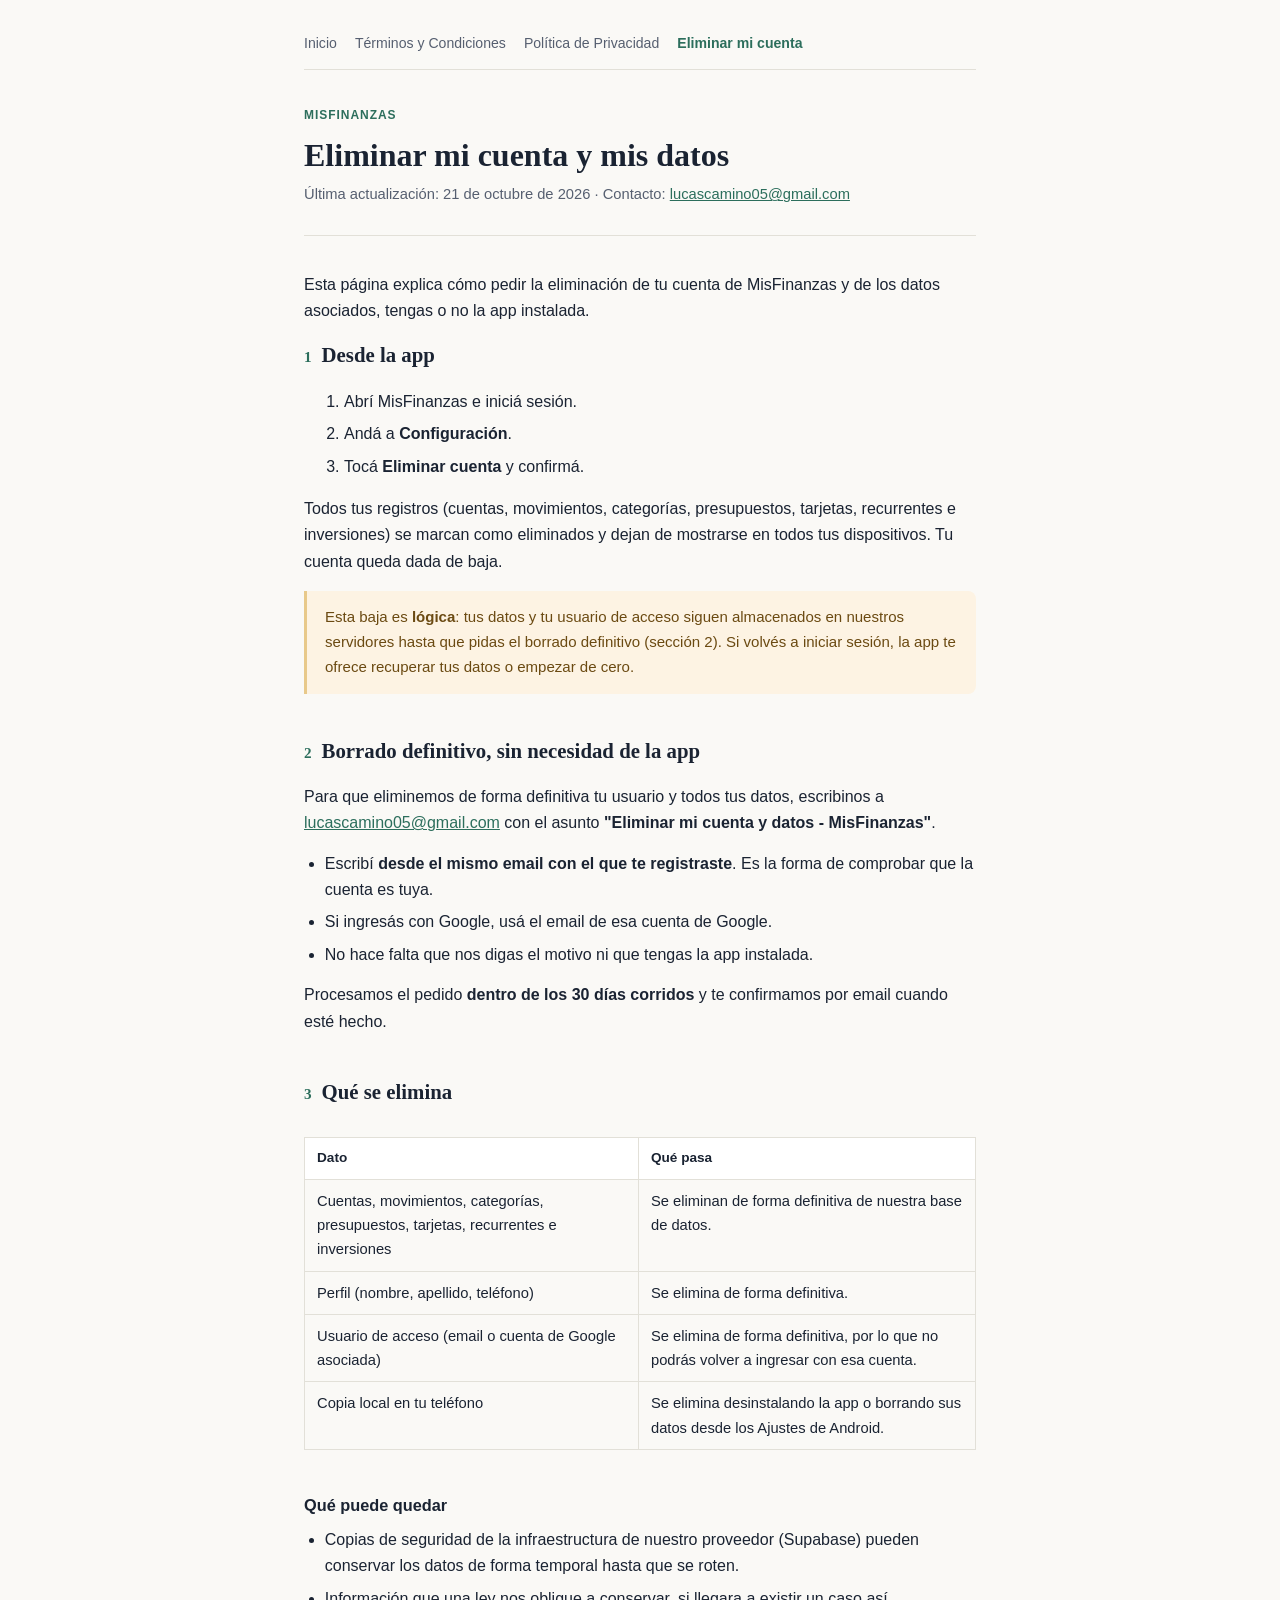
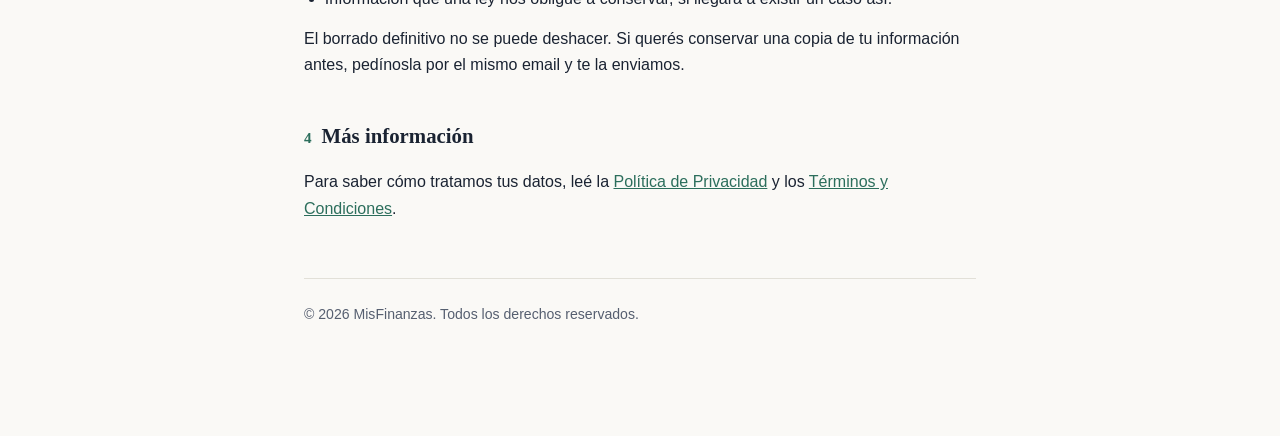
==== delete-account.html @ 3539849a "Agrega sitio legal de MisFinanzas Terminos y condiciones, politica de privacidad, pagina de eliminac" ====
<!doctype html>
<html lang="es">
<head>
<meta charset="utf-8">
<meta name="viewport" content="width=device-width, initial-scale=1">
<title>Eliminar mi cuenta — MisFinanzas</title>
<meta name="description" content="Cómo eliminar tu cuenta y tus datos de MisFinanzas.">
<link rel="stylesheet" href="style.css">
</head>
<body>
<div class="wrap">

  <nav class="site-nav" aria-label="Documentos">
    <a href="index.html">Inicio</a>
    <a href="terms.html">Términos y Condiciones</a>
    <a href="privacy-policy.html">Política de Privacidad</a>
    <a href="delete-account.html" aria-current="page">Eliminar mi cuenta</a>
  </nav>

  <header class="doc-header">
    <p class="eyebrow">MisFinanzas</p>
    <h1>Eliminar mi cuenta y mis datos</h1>
    <p class="meta">Última actualización: 21 de octubre de 2026 · Contacto: <a href="mailto:lucascamino05@gmail.com">lucascamino05@gmail.com</a></p>
  </header>

  <p>Esta página explica cómo pedir la eliminación de tu cuenta de MisFinanzas y de los datos asociados, tengas o no la app instalada.</p>

  <section id="desde-la-app">
    <h2 class="section-title"><span class="num">1</span> Desde la app</h2>
    <ol>
      <li>Abrí MisFinanzas e iniciá sesión.</li>
      <li>Andá a <strong>Configuración</strong>.</li>
      <li>Tocá <strong>Eliminar cuenta</strong> y confirmá.</li>
    </ol>
    <p>Todos tus registros (cuentas, movimientos, categorías, presupuestos, tarjetas, recurrentes e inversiones) se marcan como eliminados y dejan de mostrarse en todos tus dispositivos. Tu cuenta queda dada de baja.</p>
    <div class="callout warn">
      <p>Esta baja es <strong>lógica</strong>: tus datos y tu usuario de acceso siguen almacenados en nuestros servidores hasta que pidas el borrado definitivo (sección 2). Si volvés a iniciar sesión, la app te ofrece recuperar tus datos o empezar de cero.</p>
    </div>
  </section>

  <section id="borrado-definitivo">
    <h2 class="section-title"><span class="num">2</span> Borrado definitivo, sin necesidad de la app</h2>
    <p>Para que eliminemos de forma definitiva tu usuario y todos tus datos, escribinos a <a href="mailto:lucascamino05@gmail.com?subject=Eliminar%20mi%20cuenta%20y%20datos%20-%20MisFinanzas">lucascamino05@gmail.com</a> con el asunto <strong>"Eliminar mi cuenta y datos - MisFinanzas"</strong>.</p>
    <ul>
      <li>Escribí <strong>desde el mismo email con el que te registraste</strong>. Es la forma de comprobar que la cuenta es tuya.</li>
      <li>Si ingresás con Google, usá el email de esa cuenta de Google.</li>
      <li>No hace falta que nos digas el motivo ni que tengas la app instalada.</li>
    </ul>
    <p>Procesamos el pedido <strong>dentro de los 30 días corridos</strong> y te confirmamos por email cuando esté hecho.</p>
  </section>

  <section id="que-se-elimina">
    <h2 class="section-title"><span class="num">3</span> Qué se elimina</h2>
    <div class="table-scroll">
      <table>
        <thead><tr><th>Dato</th><th>Qué pasa</th></tr></thead>
        <tbody>
          <tr><td>Cuentas, movimientos, categorías, presupuestos, tarjetas, recurrentes e inversiones</td><td>Se eliminan de forma definitiva de nuestra base de datos.</td></tr>
          <tr><td>Perfil (nombre, apellido, teléfono)</td><td>Se elimina de forma definitiva.</td></tr>
          <tr><td>Usuario de acceso (email o cuenta de Google asociada)</td><td>Se elimina de forma definitiva, por lo que no podrás volver a ingresar con esa cuenta.</td></tr>
          <tr><td>Copia local en tu teléfono</td><td>Se elimina desinstalando la app o borrando sus datos desde los Ajustes de Android.</td></tr>
        </tbody>
      </table>
    </div>

    <h3>Qué puede quedar</h3>
    <ul>
      <li>Copias de seguridad de la infraestructura de nuestro proveedor (Supabase) pueden conservar los datos de forma temporal hasta que se roten.</li>
      <li>Información que una ley nos obligue a conservar, si llegara a existir un caso así.</li>
    </ul>
    <p>El borrado definitivo no se puede deshacer. Si querés conservar una copia de tu información antes, pedínosla por el mismo email y te la enviamos.</p>
  </section>

  <section id="mas-info">
    <h2 class="section-title"><span class="num">4</span> Más información</h2>
    <p>Para saber cómo tratamos tus datos, leé la <a href="privacy-policy.html">Política de Privacidad</a> y los <a href="terms.html">Términos y Condiciones</a>.</p>
  </section>

  <footer>
    <p>© 2026 MisFinanzas. Todos los derechos reservados.</p>
  </footer>

</div>
</body>
</html>
---- style.css ----
:root {
  --bg: #faf9f6;
  --bg-raised: #ffffff;
  --text: #1a2332;
  --text-muted: #565f70;
  --border: #e2e0d8;
  --accent: #2c6e5c;
  --accent-soft: #e7f0ec;
  --warn-bg: #fdf3e3;
  --warn-border: #e8c98a;
  --warn-text: #6b4a12;
}
@media (prefers-color-scheme: dark) {
  :root {
    --bg: #11151c;
    --bg-raised: #171c25;
    --text: #e9e7e0;
    --text-muted: #9aa3b5;
    --border: #2a3140;
    --accent: #6fbfa4;
    --accent-soft: #1c2b28;
    --warn-bg: #2b2314;
    --warn-border: #5a4620;
    --warn-text: #e3c07f;
  }
}

* { box-sizing: border-box; }
body {
  margin: 0;
  background: var(--bg);
  color: var(--text);
  font-family: -apple-system, "Segoe UI", Roboto, Helvetica, Arial, sans-serif;
  line-height: 1.65;
}
h1, h2 {
  font-family: Georgia, "Iowan Old Style", "Palatino Linotype", Palatino, serif;
  text-wrap: balance;
}
.wrap { max-width: 720px; margin: 0 auto; padding: 32px 24px 96px; }

.site-nav {
  display: flex; flex-wrap: wrap; gap: 6px 18px;
  margin: 0 0 36px; padding-bottom: 14px;
  border-bottom: 1px solid var(--border); font-size: .88rem;
}
.site-nav a { color: var(--text-muted); text-decoration: none; }
.site-nav a:hover, .site-nav a[aria-current="page"] { color: var(--accent); }
.site-nav a[aria-current="page"] { font-weight: 600; }

header.doc-header { margin-bottom: 36px; padding-bottom: 28px; border-bottom: 1px solid var(--border); }
.eyebrow {
  text-transform: uppercase; letter-spacing: .08em; font-size: .75rem;
  color: var(--accent); font-weight: 600; margin: 0 0 10px;
}
h1 { font-size: 2rem; margin: 0 0 8px; line-height: 1.2; }
.meta { color: var(--text-muted); font-size: .92rem; margin: 0; }

.tldr {
  background: var(--accent-soft); border: 1px solid var(--border);
  border-radius: 10px; padding: 20px 22px; margin: 0 0 40px;
}
.tldr h2 {
  font-family: inherit; font-size: .95rem; margin: 0 0 10px;
  text-transform: uppercase; letter-spacing: .05em; color: var(--accent);
}
.tldr ul { margin: 0; padding-left: 1.15em; }
.tldr li { margin-bottom: 6px; }
.tldr li:last-child { margin-bottom: 0; }

nav.toc {
  margin: 0 0 44px; padding: 18px 22px; border: 1px solid var(--border);
  border-radius: 10px; background: var(--bg-raised);
}
nav.toc p {
  margin: 0 0 10px; font-size: .78rem; text-transform: uppercase;
  letter-spacing: .06em; color: var(--text-muted);
}
nav.toc ol { margin: 0; padding-left: 1.3em; columns: 2; column-gap: 24px; font-size: .92rem; }
nav.toc li { margin-bottom: 6px; }
nav.toc a { color: var(--text); text-decoration: none; }
nav.toc a:hover { color: var(--accent); text-decoration: underline; }

section { margin-bottom: 40px; scroll-margin-top: 20px; }
h2.section-title { font-size: 1.3rem; display: flex; align-items: baseline; gap: 10px; margin: 0 0 16px; }
h2.section-title .num { color: var(--accent); font-family: inherit; font-size: .95rem; font-weight: 700; }
h3 { font-size: 1.02rem; margin: 22px 0 8px; }
p { margin: 0 0 14px; }
ul, ol.plain { margin: 0 0 14px; padding-left: 1.3em; }
li { margin-bottom: 6px; }
a { color: var(--accent); }

.table-scroll { overflow-x: auto; }
table { width: 100%; border-collapse: collapse; margin: 12px 0 20px; font-size: .92rem; }
caption { text-align: left; color: var(--text-muted); font-size: .82rem; margin-bottom: 6px; }
th, td { border: 1px solid var(--border); padding: 9px 12px; text-align: left; vertical-align: top; }
th { background: var(--bg-raised); font-weight: 600; font-size: .85rem; }

.callout {
  border-left: 3px solid var(--accent); background: var(--accent-soft);
  padding: 14px 18px; border-radius: 0 8px 8px 0; margin: 16px 0; font-size: .94rem;
}
.callout.warn { border-left-color: var(--warn-border); background: var(--warn-bg); color: var(--warn-text); }
.callout p:last-child { margin-bottom: 0; }

.doc-list { list-style: none; padding: 0; margin: 0 0 14px; }
.doc-list li { margin-bottom: 12px; }
.doc-list a {
  display: block; padding: 16px 18px; border: 1px solid var(--border);
  border-radius: 10px; background: var(--bg-raised); color: var(--text); text-decoration: none;
}
.doc-list a:hover { border-color: var(--accent); }
.doc-list strong { display: block; color: var(--accent); }
.doc-list span { font-size: .92rem; color: var(--text-muted); }

footer { margin-top: 56px; padding-top: 24px; border-top: 1px solid var(--border); color: var(--text-muted); font-size: .88rem; }

@media (max-width: 520px) {
  .wrap { padding: 24px 18px 72px; }
  h1 { font-size: 1.6rem; }
  nav.toc ol { columns: 1; }
}
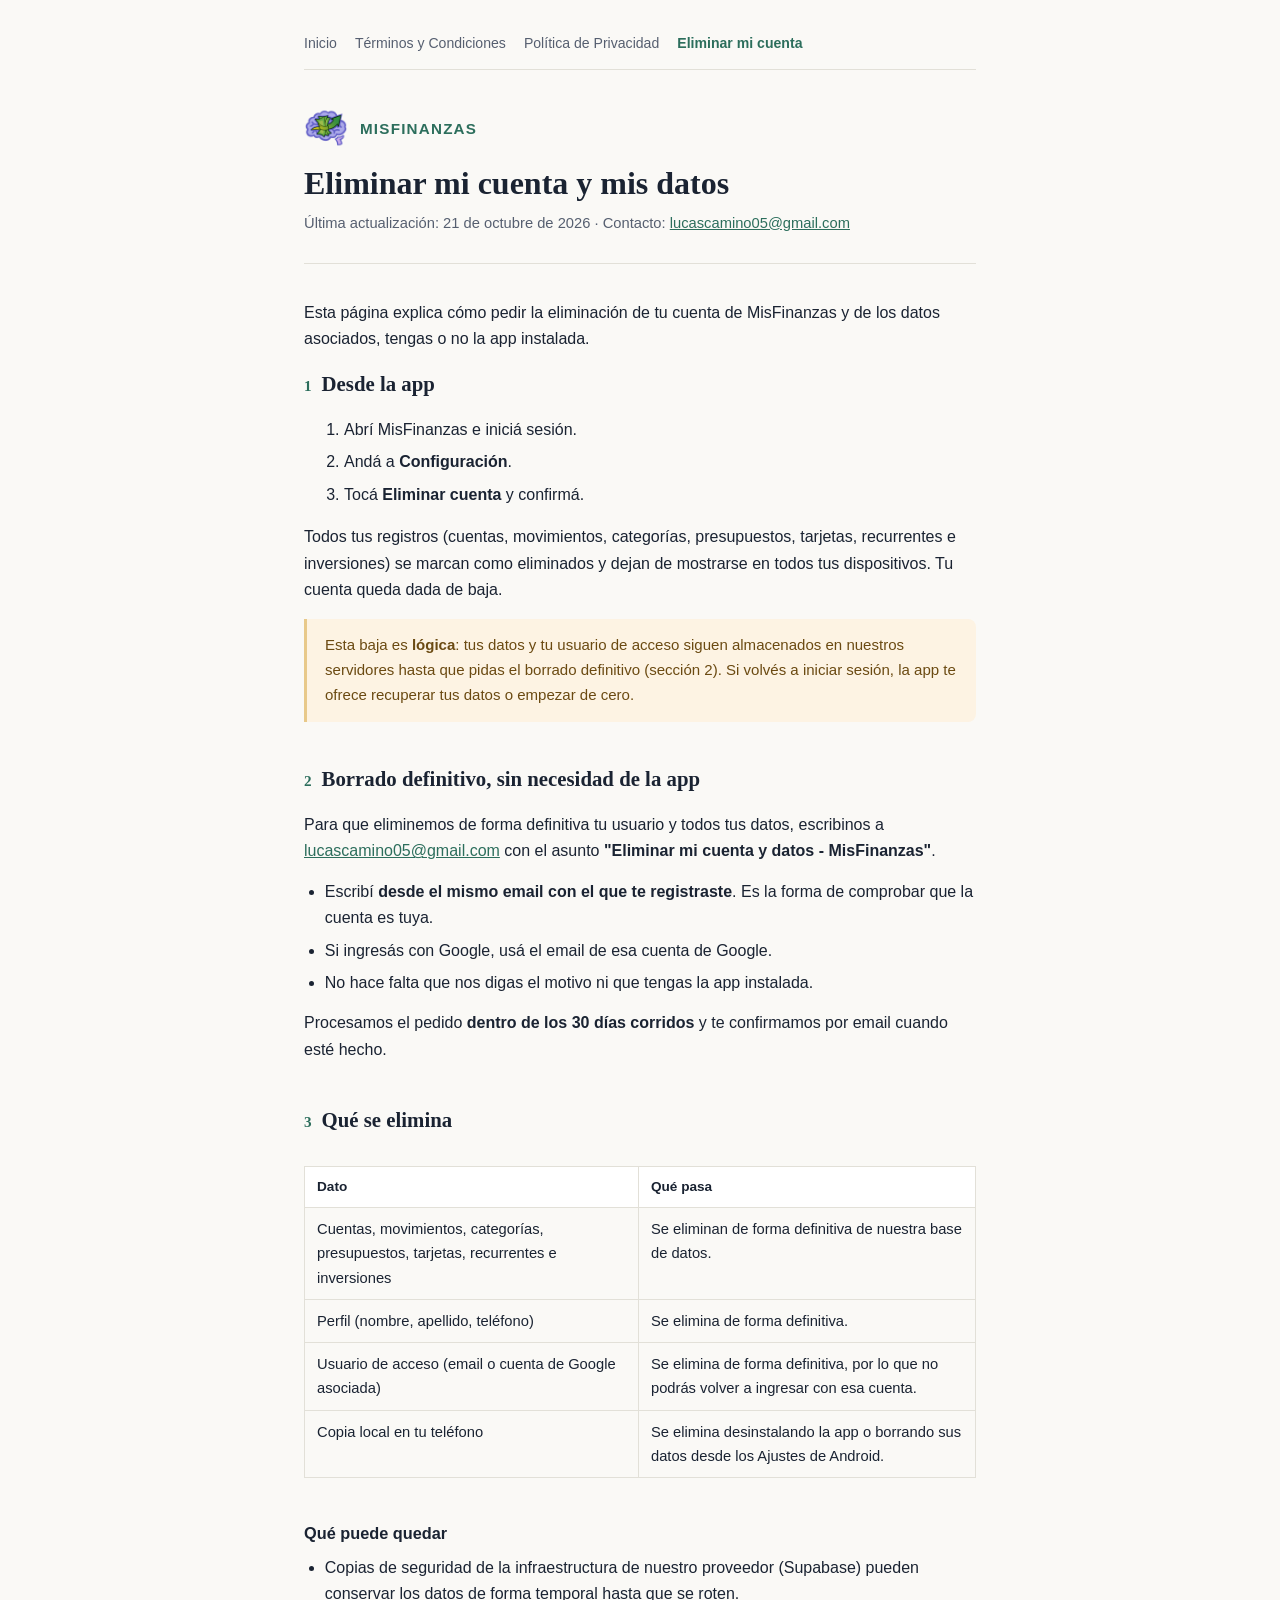
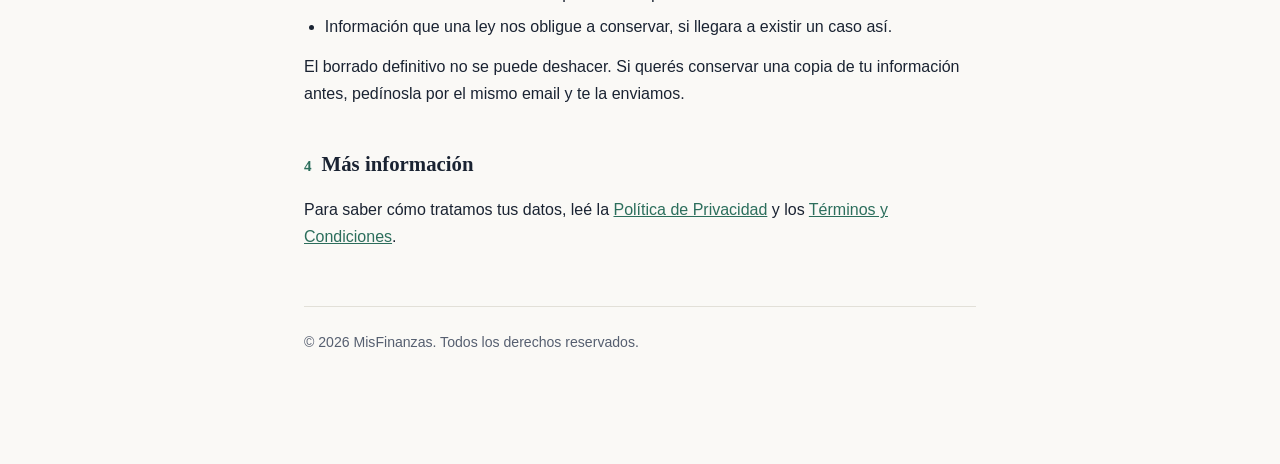
==== commit 0abf2bbd: "Agrega el icono de la app como favicon y junto al titulo - favicon.ico, favicon.png y apple-touch-ic" ====
--- a/delete-account.html
+++ b/delete-account.html
@@ -6,6 +6,9 @@
 <title>Eliminar mi cuenta — MisFinanzas</title>
 <meta name="description" content="Cómo eliminar tu cuenta y tus datos de MisFinanzas.">
 <link rel="stylesheet" href="style.css">
+<link rel="icon" href="favicon.ico" sizes="any">
+<link rel="icon" type="image/png" href="favicon.png">
+<link rel="apple-touch-icon" href="apple-touch-icon.png">
 </head>
 <body>
 <div class="wrap">
@@ -18,7 +21,7 @@
   </nav>
 
   <header class="doc-header">
-    <p class="eyebrow">MisFinanzas</p>
+    <p class="eyebrow brand"><img class="brand-logo" src="logo.png" alt="" width="44" height="44"><span>MisFinanzas</span></p>
     <h1>Eliminar mi cuenta y mis datos</h1>
     <p class="meta">Última actualización: 21 de octubre de 2026 · Contacto: <a href="mailto:lucascamino05@gmail.com">lucascamino05@gmail.com</a></p>
   </header>
--- a/style.css
+++ b/style.css
@@ -120,3 +120,6 @@
   h1 { font-size: 1.6rem; }
   nav.toc ol { columns: 1; }
 }
+
+.brand { display: flex; align-items: center; gap: 12px; font-size: .95rem; margin-bottom: 14px; }
+.brand-logo { width: 44px; height: 44px; flex: none; }
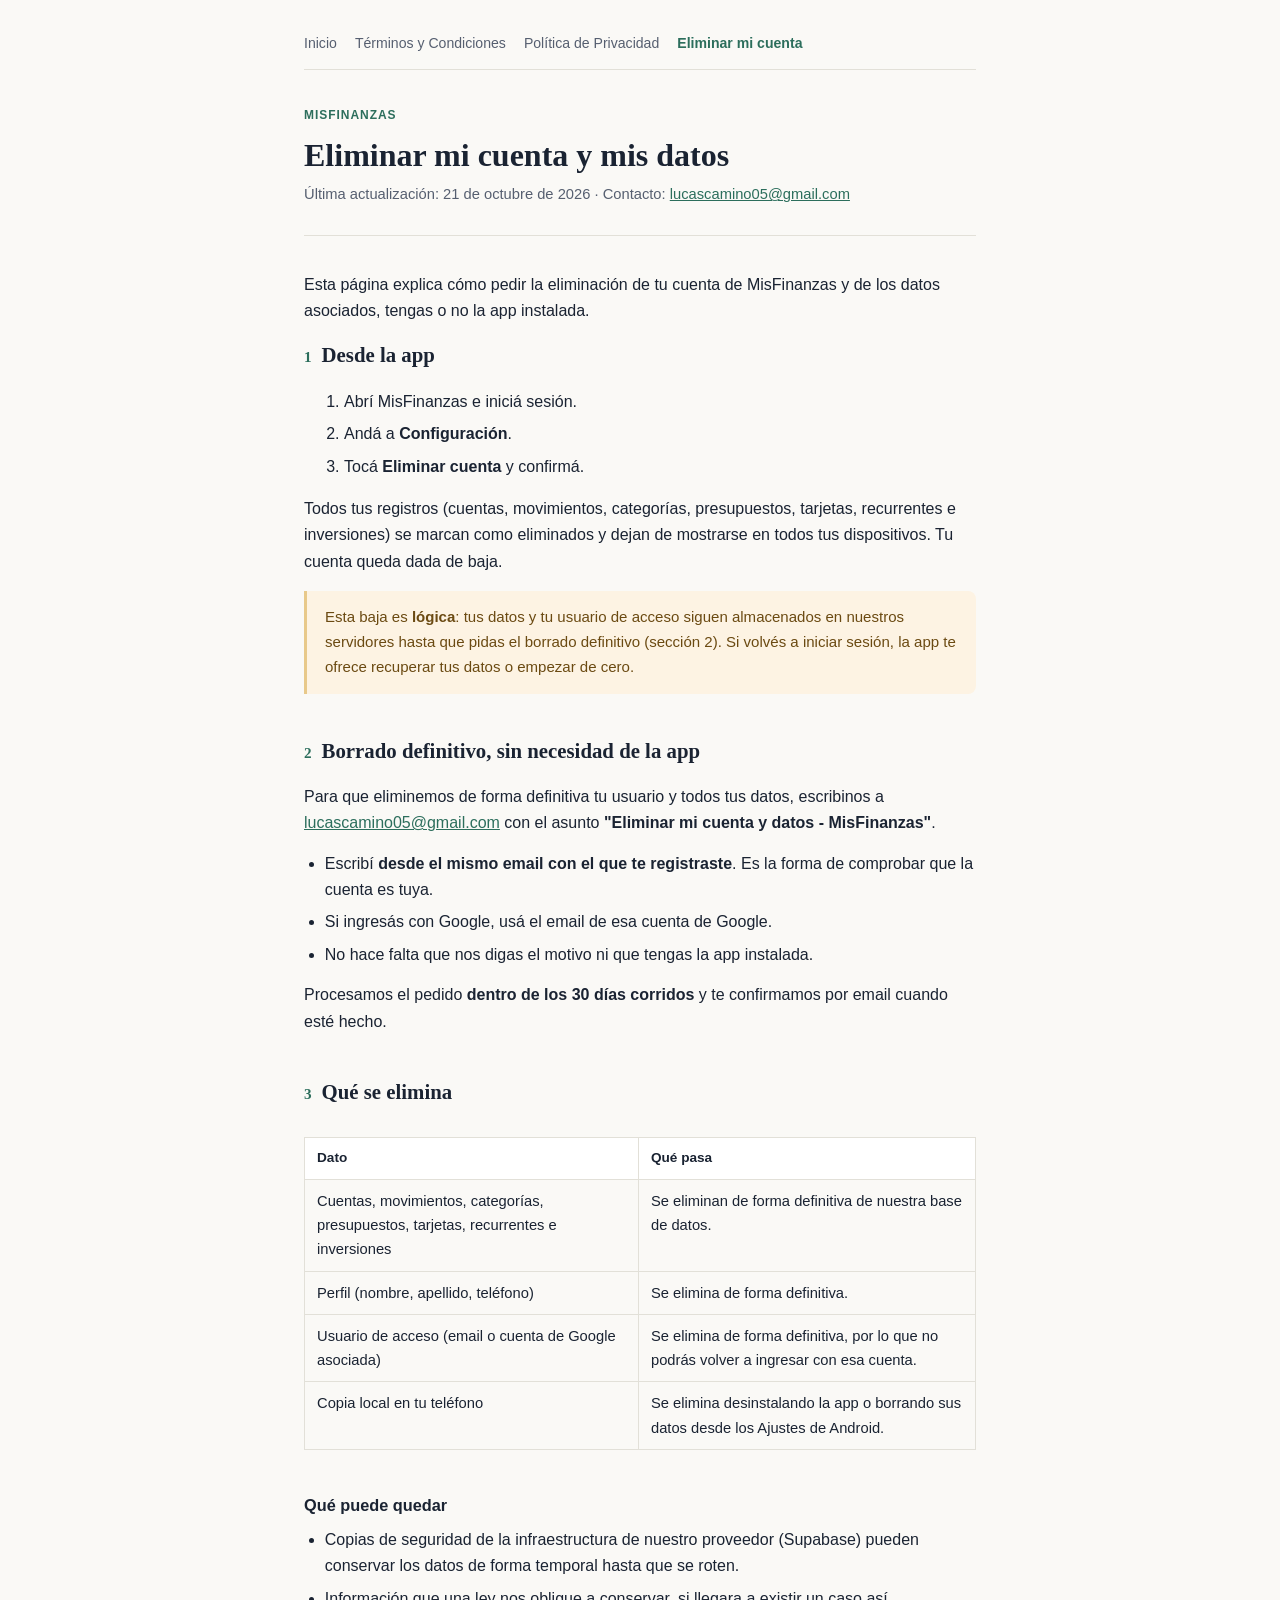
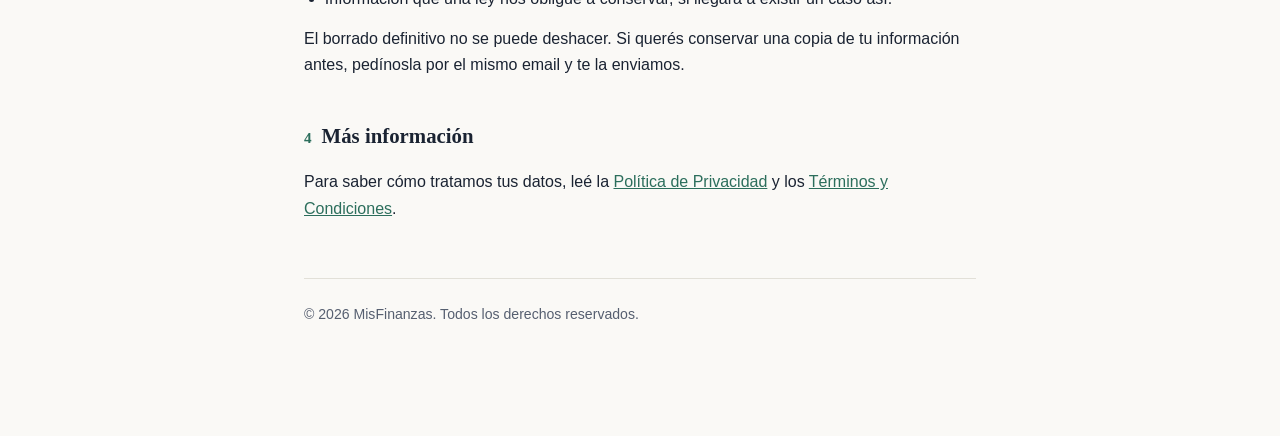
==== commit 91646188: "Quita el logo del encabezado, deja solo el favicon Co-Authored-By: Claude Sonnet 5.5 <noreply@anthro" ====
--- a/delete-account.html
+++ b/delete-account.html
@@ -21,7 +21,7 @@
   </nav>
 
   <header class="doc-header">
-    <p class="eyebrow brand"><img class="brand-logo" src="logo.png" alt="" width="44" height="44"><span>MisFinanzas</span></p>
+    <p class="eyebrow">MisFinanzas</p>
     <h1>Eliminar mi cuenta y mis datos</h1>
     <p class="meta">Última actualización: 21 de octubre de 2026 · Contacto: <a href="mailto:lucascamino05@gmail.com">lucascamino05@gmail.com</a></p>
   </header>
--- a/style.css
+++ b/style.css
@@ -120,6 +120,3 @@
   h1 { font-size: 1.6rem; }
   nav.toc ol { columns: 1; }
 }
-
-.brand { display: flex; align-items: center; gap: 12px; font-size: .95rem; margin-bottom: 14px; }
-.brand-logo { width: 44px; height: 44px; flex: none; }
